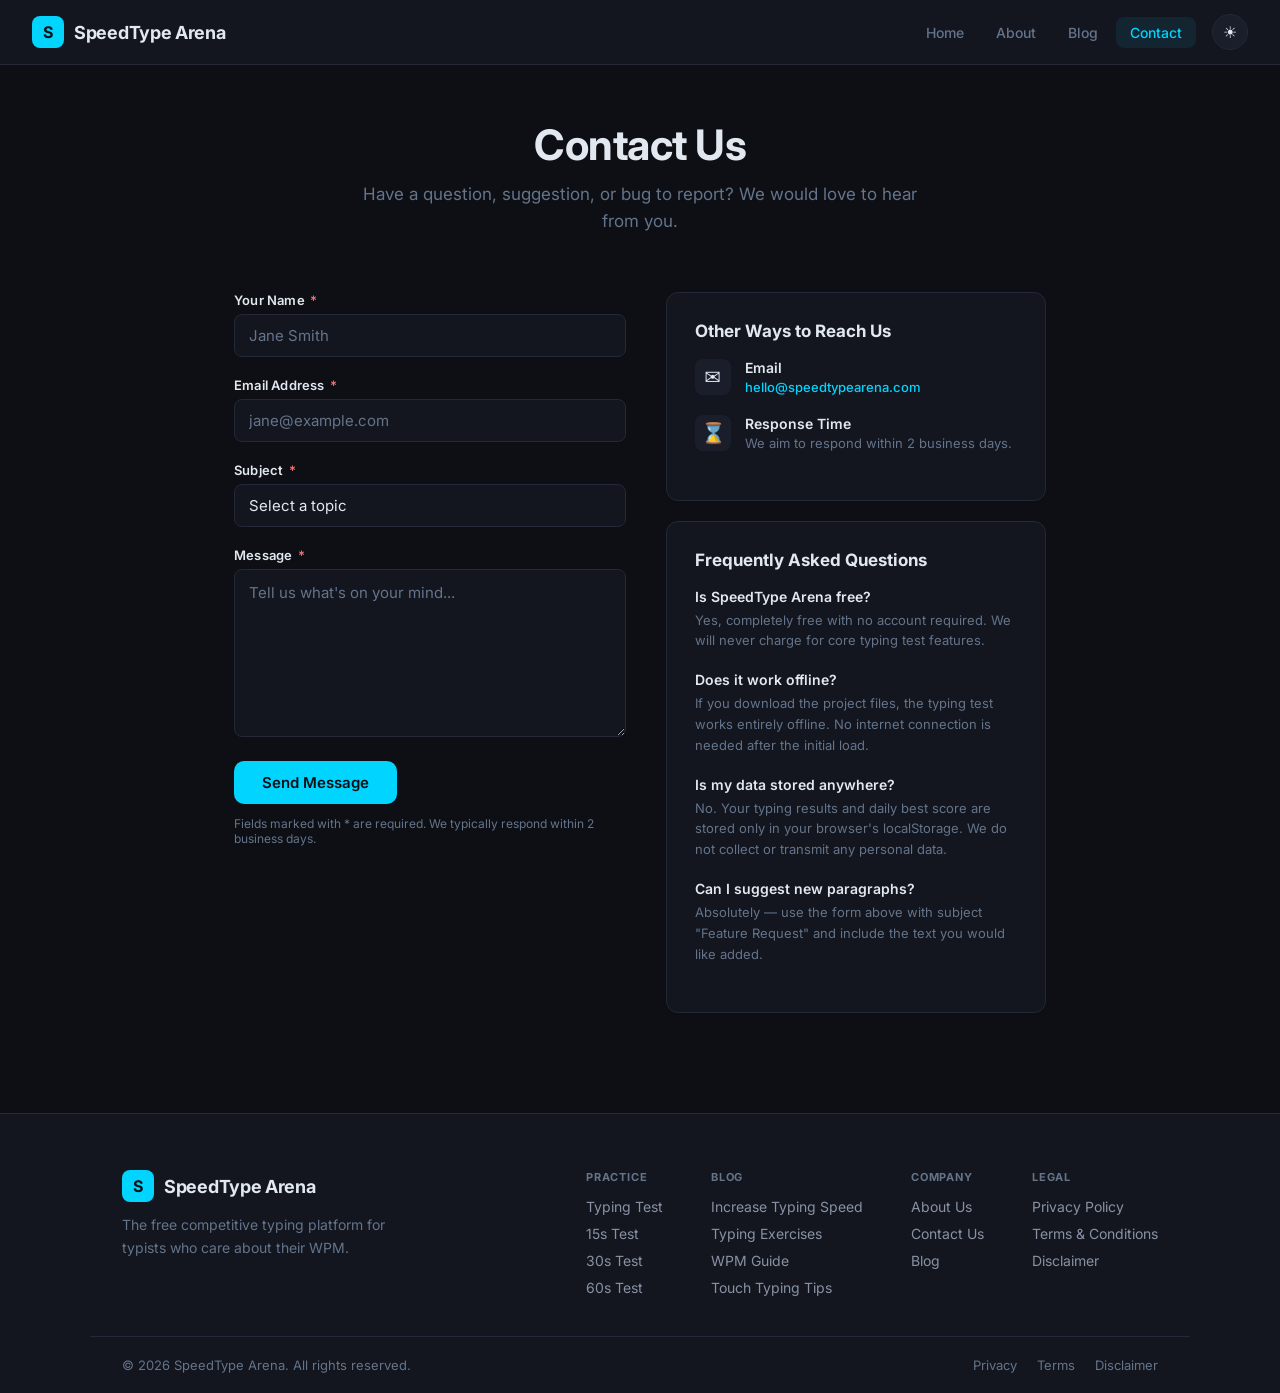
==== contact.html @ 649fa232 "Initial commit" ====
<!DOCTYPE html>
<html lang="en" data-theme="dark">
<head>
  <meta charset="UTF-8" />
  <meta name="viewport" content="width=device-width, initial-scale=1.0" />
  <meta name="robots" content="index, follow" />
  <meta name="author" content="SpeedType Arena" />
  <meta name="description" content="Contact the SpeedType Arena team. Send us feedback, bug reports, feature requests, or general questions. We read every message." />
  <meta name="keywords" content="contact SpeedType Arena, typing test feedback, WPM test support" />
  <link rel="canonical" href="https://speedtypearena.com/contact.html" />

  <!-- Open Graph -->
  <meta property="og:type"        content="website" />
  <meta property="og:url"         content="https://speedtypearena.com/contact.html" />
  <meta property="og:title"       content="Contact Us — SpeedType Arena" />
  <meta property="og:description" content="Get in touch with the SpeedType Arena team. We welcome feedback, bug reports, and feature suggestions." />
  <meta property="og:image"       content="https://speedtypearena.com/og-image.png" />
  <meta property="og:site_name"   content="SpeedType Arena" />

  <!-- Twitter Card -->
  <meta name="twitter:card"        content="summary_large_image" />
  <meta name="twitter:title"       content="Contact Us — SpeedType Arena" />
  <meta name="twitter:description" content="Reach out to the SpeedType Arena team with feedback, bug reports, or feature requests." />
  <meta name="twitter:image"       content="https://speedtypearena.com/og-image.png" />

  <link rel="icon" type="image/svg+xml" href="favicon.svg" />
  <link rel="preconnect" href="https://fonts.googleapis.com" />
  <link rel="preconnect" href="https://fonts.gstatic.com" crossorigin />
  <link href="https://fonts.googleapis.com/css2?family=Inter:wght@400;500;600;700&family=JetBrains+Mono:wght@400;500&display=swap" rel="stylesheet" />
  <link rel="stylesheet" href="style.css" />

  <title>Contact Us — SpeedType Arena</title>
</head>
<body>

  <header class="header" role="banner">
    <a href="index.html" class="logo" aria-label="SpeedType Arena home">
      <div class="logo-icon" aria-hidden="true">S</div>
      <span class="logo-text">SpeedType Arena</span>
    </a>
    <nav class="nav" id="navMenu" aria-label="Primary navigation">
      <a href="index.html"    class="nav-link">Home</a>
      <a href="about.html"   class="nav-link">About</a>
      <a href="blog.html"    class="nav-link">Blog</a>
      <a href="contact.html" class="nav-link">Contact</a>
    </nav>
    <div class="header-right">
      <button class="theme-toggle" id="themeToggle" title="Toggle light/dark theme" aria-label="Toggle light/dark theme">
        <span id="themeIcon" aria-hidden="true">&#9728;</span>
      </button>
      <button class="hamburger" id="hamburger" aria-label="Open navigation menu" aria-expanded="false" aria-controls="navMenu">&#9776;</button>
    </div>
  </header>

  <main class="page-main" id="main-content">
    <div class="page-hero">
      <h1 class="page-title">Contact Us</h1>
      <p class="page-subtitle">Have a question, suggestion, or bug to report? We would love to hear from you.</p>
    </div>

    <div class="page-content contact-layout">

      <!-- Contact form -->
      <section class="contact-form-wrap" aria-labelledby="contact-form-heading">
        <h2 id="contact-form-heading" class="visually-hidden">Send us a message</h2>

        <!-- 
          To make this form functional, sign up at https://formspree.io (free plan available),
          create a form, and replace "YOUR_FORM_ID" below with your actual Formspree form ID.
          The action URL should be: https://formspree.io/f/YOUR_FORM_ID
        -->
        <form class="contact-form" action="https://formspree.io/f/YOUR_FORM_ID" method="POST" novalidate id="contactForm">
          <div class="form-group">
            <label class="form-label" for="contact-name">Your Name <span aria-hidden="true">*</span></label>
            <input
              class="form-input"
              type="text"
              id="contact-name"
              name="name"
              required
              autocomplete="name"
              placeholder="Jane Smith"
              aria-required="true"
            />
          </div>
          <div class="form-group">
            <label class="form-label" for="contact-email">Email Address <span aria-hidden="true">*</span></label>
            <input
              class="form-input"
              type="email"
              id="contact-email"
              name="email"
              required
              autocomplete="email"
              placeholder="jane@example.com"
              aria-required="true"
            />
          </div>
          <div class="form-group">
            <label class="form-label" for="contact-subject">Subject <span aria-hidden="true">*</span></label>
            <select class="form-input form-select" id="contact-subject" name="subject" required aria-required="true">
              <option value="" disabled selected>Select a topic</option>
              <option value="feedback">General Feedback</option>
              <option value="bug">Bug Report</option>
              <option value="feature">Feature Request</option>
              <option value="other">Other</option>
            </select>
          </div>
          <div class="form-group">
            <label class="form-label" for="contact-message">Message <span aria-hidden="true">*</span></label>
            <textarea
              class="form-input form-textarea"
              id="contact-message"
              name="message"
              required
              rows="6"
              placeholder="Tell us what's on your mind..."
              aria-required="true"
            ></textarea>
          </div>
          <button type="submit" class="btn btn-primary form-submit" id="formSubmit">Send Message</button>
          <p class="form-note">Fields marked with <span aria-hidden="true">*</span> are required. We typically respond within 2 business days.</p>
        </form>
        <div class="form-success" id="formSuccess" style="display:none" role="alert">
          <div class="success-icon" aria-hidden="true">&#10003;</div>
          <h3>Message Sent!</h3>
          <p>Thank you for reaching out. We will get back to you within 2 business days.</p>
        </div>
      </section>

      <!-- Contact info -->
      <aside class="contact-info" aria-label="Additional contact information">
        <div class="info-card">
          <h2>Other Ways to Reach Us</h2>
          <div class="info-item">
            <div class="info-icon" aria-hidden="true">&#9993;</div>
            <div>
              <strong>Email</strong>
              <p><a href="mailto:hello@speedtypearena.com" class="inline-link">hello@speedtypearena.com</a></p>
            </div>
          </div>
          <div class="info-item">
            <div class="info-icon" aria-hidden="true">&#8987;</div>
            <div>
              <strong>Response Time</strong>
              <p>We aim to respond within 2 business days.</p>
            </div>
          </div>
        </div>

        <div class="info-card">
          <h2>Frequently Asked Questions</h2>
          <div class="faq-item">
            <h3>Is SpeedType Arena free?</h3>
            <p>Yes, completely free with no account required. We will never charge for core typing test features.</p>
          </div>
          <div class="faq-item">
            <h3>Does it work offline?</h3>
            <p>If you download the project files, the typing test works entirely offline. No internet connection is needed after the initial load.</p>
          </div>
          <div class="faq-item">
            <h3>Is my data stored anywhere?</h3>
            <p>No. Your typing results and daily best score are stored only in your browser's localStorage. We do not collect or transmit any personal data.</p>
          </div>
          <div class="faq-item">
            <h3>Can I suggest new paragraphs?</h3>
            <p>Absolutely — use the form above with subject "Feature Request" and include the text you would like added.</p>
          </div>
        </div>
      </aside>

    </div>
  </main>

  <footer class="footer" role="contentinfo">
    <div class="footer-inner">
      <div class="footer-brand">
        <a href="index.html" class="logo footer-logo" aria-label="SpeedType Arena home">
          <div class="logo-icon" aria-hidden="true">S</div>
          <span class="logo-text">SpeedType Arena</span>
        </a>
        <p class="footer-tagline">The free competitive typing platform for typists who care about their WPM.</p>
      </div>
      <nav class="footer-nav" aria-label="Footer navigation">
        <div class="footer-col">
          <h3 class="footer-col-title">Practice</h3>
          <a href="index.html">Typing Test</a>
          <a href="index.html">15s Test</a>
          <a href="index.html">30s Test</a>
          <a href="index.html">60s Test</a>
        </div>
        <div class="footer-col">
          <h3 class="footer-col-title">Blog</h3>
          <a href="blog-typing-speed.html">Increase Typing Speed</a>
          <a href="blog-typing-exercises.html">Typing Exercises</a>
          <a href="blog-wpm-guide.html">WPM Guide</a>
          <a href="blog-touch-typing.html">Touch Typing Tips</a>
        </div>
        <div class="footer-col">
          <h3 class="footer-col-title">Company</h3>
          <a href="about.html">About Us</a>
          <a href="contact.html">Contact Us</a>
          <a href="blog.html">Blog</a>
        </div>
        <div class="footer-col">
          <h3 class="footer-col-title">Legal</h3>
          <a href="privacy.html">Privacy Policy</a>
          <a href="terms.html">Terms &amp; Conditions</a>
          <a href="disclaimer.html">Disclaimer</a>
        </div>
      </nav>
    </div>
    <div class="footer-bottom">
      <p>&copy; <span id="footerYear"></span> SpeedType Arena. All rights reserved.</p>
      <div class="footer-legal-links">
        <a href="privacy.html">Privacy</a>
        <a href="terms.html">Terms</a>
        <a href="disclaimer.html">Disclaimer</a>
      </div>
    </div>
  </footer>

  <script src="common.js"></script>
  <script>
    document.getElementById('footerYear').textContent = new Date().getFullYear();
    // Basic client-side form feedback (Formspree handles the actual submission)
    const form = document.getElementById('contactForm');
    const success = document.getElementById('formSuccess');
    if (form) {
      form.addEventListener('submit', function(e) {
        const btn = document.getElementById('formSubmit');
        btn.textContent = 'Sending...';
        btn.disabled = true;
        // If using Formspree, it redirects on success; this handles the AJAX case
        // Remove the lines below if using default Formspree redirect behavior
      });
    }
  </script>
</body>
</html>
---- style.css ----
/* ============================================================
   SpeedType Arena — style.css
   Dark mode by default, light mode via [data-theme="light"]
   ============================================================ */

/* ---- CSS Variables ---- */
:root {
  --bg:          #0d0f14;
  --bg-card:     #13161e;
  --bg-card2:    #1a1e2a;
  --border:      #242838;
  --text:        #e2e8f0;
  --text-muted:  #64748b;
  --text-dim:    #8892a4;
  --primary:     #00d4ff;
  --primary-dim: #00a8cc;
  --green:       #4ade80;
  --red:         #f87171;
  --untyped:     #4a5568;
  --cursor:      #00d4ff;
  --shadow:      0 8px 32px rgba(0,212,255,0.08);
  --radius:      12px;
  --font-ui:     'Inter', system-ui, sans-serif;
  --font-mono:   'JetBrains Mono', 'Fira Code', monospace;
}

[data-theme="light"] {
  --bg:          #f0f4f8;
  --bg-card:     #ffffff;
  --bg-card2:    #f8fafc;
  --border:      #e2e8f0;
  --text:        #1a202c;
  --text-muted:  #718096;
  --text-dim:    #4a5568;
  --primary:     #0099bb;
  --primary-dim: #007a99;
  --green:       #22863a;
  --red:         #d73a49;
  --untyped:     #a0aec0;
  --cursor:      #0099bb;
  --shadow:      0 8px 32px rgba(0,0,0,0.08);
}

/* ---- Reset & Base ---- */
*, *::before, *::after { box-sizing: border-box; margin: 0; padding: 0; }

html {
  scroll-behavior: smooth;
}

html, body {
  min-height: 100%;
  font-family: var(--font-ui);
  background: var(--bg);
  color: var(--text);
  transition: background 0.3s, color 0.3s;
  -webkit-font-smoothing: antialiased;
  -moz-osx-font-smoothing: grayscale;
}

body {
  display: flex;
  flex-direction: column;
}

/* Skip link for accessibility */
.skip-link {
  position: absolute;
  top: -100px;
  left: 16px;
  background: var(--primary);
  color: var(--bg);
  padding: 8px 16px;
  border-radius: 0 0 8px 8px;
  font-weight: 600;
  text-decoration: none;
  z-index: 9999;
  transition: top 0.2s;
}
.skip-link:focus { top: 0; }

/* Visually hidden (screen-reader only) */
.visually-hidden {
  position: absolute;
  width: 1px; height: 1px;
  padding: 0; margin: -1px;
  overflow: hidden;
  clip: rect(0,0,0,0);
  white-space: nowrap;
  border: 0;
}

/* ---- HEADER ---- */
.header {
  display: flex;
  align-items: center;
  justify-content: space-between;
  padding: 14px 32px;
  border-bottom: 1px solid var(--border);
  background: var(--bg-card);
  position: sticky;
  top: 0;
  z-index: 100;
  gap: 16px;
}

/* Logo */
.logo {
  display: flex;
  align-items: center;
  gap: 10px;
  text-decoration: none;
  color: var(--text);
  flex-shrink: 0;
}

.logo-icon {
  width: 32px; height: 32px;
  background: var(--primary);
  color: var(--bg);
  border-radius: 8px;
  font-weight: 700;
  font-size: 16px;
  display: flex; align-items: center; justify-content: center;
  flex-shrink: 0;
}

.logo-text {
  font-weight: 700;
  font-size: 18px;
  letter-spacing: -0.3px;
}

/* Primary nav */
.nav {
  display: flex;
  align-items: center;
  gap: 4px;
  margin-left: auto;
}

.nav-link {
  display: inline-block;
  padding: 7px 14px;
  border-radius: 8px;
  font-size: 14px;
  font-weight: 500;
  color: var(--text-muted);
  text-decoration: none;
  transition: color 0.2s, background 0.2s;
}
.nav-link:hover    { color: var(--text); background: var(--bg-card2); }
.nav-link.active   { color: var(--primary); background: rgba(0,212,255,0.08); }
[data-theme="light"] .nav-link.active { background: rgba(0,153,187,0.08); }

/* Header right cluster */
.header-right {
  display: flex;
  align-items: center;
  gap: 10px;
  flex-shrink: 0;
}

.daily-best {
  font-size: 13px;
  color: var(--text-muted);
  display: flex;
  align-items: center;
  gap: 5px;
  background: var(--bg-card2);
  border: 1px solid var(--border);
  border-radius: 20px;
  padding: 4px 12px;
}
.trophy-icon { color: #f59e0b; font-size: 12px; }
.daily-best strong { color: var(--primary); }

.theme-toggle {
  background: var(--bg-card2);
  border: 1px solid var(--border);
  color: var(--text);
  border-radius: 50%;
  width: 36px; height: 36px;
  cursor: pointer;
  font-size: 16px;
  display: flex; align-items: center; justify-content: center;
  transition: background 0.2s, border-color 0.2s, transform 0.2s;
  flex-shrink: 0;
}
.theme-toggle:hover { background: var(--border); transform: scale(1.08); }
.theme-toggle:focus-visible { outline: 2px solid var(--primary); outline-offset: 2px; }

/* Hamburger (mobile) */
.hamburger {
  display: none;
  background: var(--bg-card2);
  border: 1px solid var(--border);
  color: var(--text);
  border-radius: 8px;
  width: 36px; height: 36px;
  cursor: pointer;
  font-size: 18px;
  align-items: center;
  justify-content: center;
  flex-shrink: 0;
}
.hamburger:focus-visible { outline: 2px solid var(--primary); outline-offset: 2px; }

/* ---- TYPING TEST PAGE ---- */
.main {
  max-width: 860px;
  margin: 0 auto;
  padding: 40px 24px 60px;
  position: relative;
  flex: 1;
  width: 100%;
}

/* Controls */
.controls {
  display: flex;
  align-items: center;
  justify-content: space-between;
  flex-wrap: wrap;
  gap: 16px;
}

.mode-selector {
  display: flex;
  gap: 4px;
  background: var(--bg-card);
  border: 1px solid var(--border);
  border-radius: 10px;
  padding: 4px;
}

.mode-btn {
  background: transparent;
  border: none;
  color: var(--text-muted);
  font-family: var(--font-ui);
  font-size: 14px;
  font-weight: 500;
  padding: 6px 16px;
  border-radius: 7px;
  cursor: pointer;
  transition: background 0.2s, color 0.2s;
}
.mode-btn:hover { color: var(--text); background: var(--bg-card2); }
.mode-btn.active { background: var(--primary); color: var(--bg); font-weight: 600; }
.mode-btn:focus-visible { outline: 2px solid var(--primary); outline-offset: 2px; }

/* Stats bar */
.stats-bar {
  display: flex;
  align-items: center;
  gap: 12px;
  background: var(--bg-card);
  border: 1px solid var(--border);
  border-radius: 10px;
  padding: 10px 20px;
}
.stat { text-align: center; min-width: 48px; }
.stat-label { font-size: 10px; font-weight: 600; letter-spacing: 0.8px; text-transform: uppercase; color: var(--text-muted); margin-bottom: 2px; }
.stat-value { font-size: 22px; font-weight: 700; color: var(--text); line-height: 1; }
.stat-divider { width: 1px; height: 32px; background: var(--border); }
.timer-value { color: var(--primary); font-size: 26px; font-variant-numeric: tabular-nums; transition: color 0.3s; }
.timer-value.urgent { color: var(--red); }
.timer-value.practice-mode { font-size: 14px; font-weight: 500; color: var(--text-muted); }

/* Divider */
.divider { height: 1px; background: var(--border); margin: 28px 0; }

/* Typing section */
.typing-section { position: relative; }

.typing-hint {
  text-align: center;
  font-size: 13px;
  color: var(--text-muted);
  margin-bottom: 20px;
  letter-spacing: 0.3px;
  min-height: 18px;
}

.typing-area {
  background: var(--bg-card);
  border: 1px solid var(--border);
  border-radius: var(--radius);
  padding: 36px 40px;
  cursor: text;
  position: relative;
  transition: border-color 0.2s, box-shadow 0.2s;
  min-height: 160px;
  user-select: none;
}
.typing-area:focus,
.typing-area.focused {
  border-color: var(--primary);
  box-shadow: 0 0 0 3px rgba(0,212,255,0.12);
  outline: none;
}
.typing-area.unfocused { opacity: 0.5; }

.typing-text {
  font-family: var(--font-mono);
  font-size: 22px;
  line-height: 1.8;
  letter-spacing: 0.02em;
  word-break: break-word;
}

/* Character states */
.char            { display: inline; position: relative; }
.char.untyped    { color: var(--untyped); }
.char.correct    { color: var(--green); }
.char.incorrect  { color: var(--red); text-decoration: underline; text-decoration-color: var(--red); }
.char.space-incorrect { background: rgba(248,113,113,0.25); border-radius: 2px; }

/* Blinking cursor */
.char.cursor::before {
  content: '';
  position: absolute;
  left: 0; top: 10%; bottom: 10%;
  width: 2px;
  background: var(--cursor);
  border-radius: 1px;
  animation: blink 1s step-end infinite;
}
@keyframes blink {
  0%, 100% { opacity: 1; }
  50%       { opacity: 0; }
}

/* Hidden input */
.hidden-input {
  position: absolute;
  opacity: 0;
  pointer-events: none;
  width: 1px; height: 1px;
  top: 0; left: 0;
  resize: none;
  border: none;
  outline: none;
}

/* Progress bar */
.progress-wrap {
  height: 4px;
  background: var(--border);
  border-radius: 0 0 var(--radius) var(--radius);
  overflow: hidden;
  margin-top: -1px;
}
.progress-bar {
  height: 100%;
  background: linear-gradient(90deg, var(--primary), #00ffcc);
  border-radius: 0 0 var(--radius) var(--radius);
  transition: width 0.15s ease;
}

/* Buttons */
.action-buttons {
  display: flex;
  gap: 12px;
  justify-content: center;
  margin-top: 32px;
  flex-wrap: wrap;
}

.btn {
  font-family: var(--font-ui);
  font-size: 15px;
  font-weight: 600;
  border: none;
  border-radius: 10px;
  padding: 12px 28px;
  cursor: pointer;
  transition: transform 0.15s, box-shadow 0.15s;
  text-decoration: none;
  display: inline-flex;
  align-items: center;
  justify-content: center;
}
.btn:hover  { transform: translateY(-1px); box-shadow: 0 4px 16px rgba(0,0,0,0.25); }
.btn:active { transform: translateY(0); }
.btn:focus-visible { outline: 2px solid var(--primary); outline-offset: 3px; }

.btn-primary  { background: var(--primary); color: var(--bg); }
.btn-primary:hover { background: var(--primary-dim); }

.btn-secondary { background: var(--bg-card); color: var(--text); border: 1px solid var(--border); }
.btn-secondary:hover { background: var(--bg-card2); }

.shortcut-hint {
  text-align: center;
  margin-top: 16px;
  font-size: 12px;
  color: var(--text-muted);
}
kbd {
  font-family: var(--font-mono);
  font-size: 11px;
  background: var(--bg-card2);
  border: 1px solid var(--border);
  border-radius: 4px;
  padding: 1px 5px;
  color: var(--text-dim);
}

/* Results overlay */
.results-overlay {
  position: fixed;
  inset: 0;
  background: rgba(0,0,0,0.65);
  backdrop-filter: blur(6px);
  display: flex;
  align-items: center;
  justify-content: center;
  z-index: 200;
  padding: 24px;
  animation: fadeIn 0.25s ease;
}
@keyframes fadeIn { from { opacity: 0; } to { opacity: 1; } }

.results-panel {
  background: var(--bg-card);
  border: 1px solid var(--border);
  border-radius: 16px;
  padding: 40px;
  max-width: 560px;
  width: 100%;
  box-shadow: 0 24px 64px rgba(0,0,0,0.5);
  animation: slideUp 0.3s cubic-bezier(0.16, 1, 0.3, 1);
  max-height: 90vh;
  overflow-y: auto;
}
@keyframes slideUp {
  from { opacity: 0; transform: translateY(24px); }
  to   { opacity: 1; transform: translateY(0); }
}

.results-title {
  font-size: 22px;
  font-weight: 700;
  text-align: center;
  margin-bottom: 20px;
  letter-spacing: -0.3px;
}

.new-best-badge {
  text-align: center;
  color: #f59e0b;
  font-weight: 600;
  font-size: 13px;
  background: rgba(245,158,11,0.12);
  border: 1px solid rgba(245,158,11,0.3);
  border-radius: 20px;
  padding: 4px 14px;
  margin: 0 auto 20px;
  width: 100%;
  box-sizing: border-box;
  display: block;
}

.results-grid {
  display: grid;
  grid-template-columns: repeat(auto-fit, minmax(90px, 1fr));
  gap: 16px;
  margin-bottom: 28px;
}
.result-item {
  background: var(--bg-card2);
  border: 1px solid var(--border);
  border-radius: 10px;
  padding: 16px 12px;
  text-align: center;
}
.result-label { font-size: 11px; font-weight: 600; letter-spacing: 0.6px; text-transform: uppercase; color: var(--text-muted); margin-bottom: 6px; }
.result-value { font-size: 28px; font-weight: 700; line-height: 1; }
.result-value.cyan  { color: var(--primary); }
.result-value.green { color: var(--green); }
.result-value.red   { color: var(--red); }

/* WPM Chart */
.chart-wrap {
  background: var(--bg-card2);
  border: 1px solid var(--border);
  border-radius: 10px;
  padding: 16px;
  margin-bottom: 24px;
}
.chart-label { font-size: 11px; font-weight: 600; letter-spacing: 0.6px; text-transform: uppercase; color: var(--text-muted); margin-bottom: 10px; }
#wpmChart { width: 100% !important; }

.results-actions { display: flex; gap: 12px; justify-content: center; }

/* ---- CONTENT / INFO SECTION (index.html) ---- */
.content-section {
  margin-top: 64px;
  padding-top: 48px;
  border-top: 1px solid var(--border);
}
.content-grid {
  display: grid;
  grid-template-columns: repeat(auto-fit, minmax(280px, 1fr));
  gap: 24px;
}
.content-card {
  background: var(--bg-card);
  border: 1px solid var(--border);
  border-radius: var(--radius);
  padding: 28px;
}
.content-card h2 {
  font-size: 17px;
  font-weight: 700;
  margin-bottom: 12px;
  color: var(--text);
}
.content-card p {
  font-size: 14px;
  line-height: 1.7;
  color: var(--text-dim);
}
.content-card ul {
  list-style: none;
  margin-top: 8px;
}
.content-card ul li {
  font-size: 14px;
  color: var(--text-dim);
  padding: 4px 0;
  padding-left: 16px;
  position: relative;
  line-height: 1.6;
}
.content-card ul li::before {
  content: '–';
  position: absolute;
  left: 0;
  color: var(--primary);
}
.content-card ul li strong { color: var(--text); }

/* ---- FOOTER ---- */
.footer {
  background: var(--bg-card);
  border-top: 1px solid var(--border);
  margin-top: auto;
}

.footer-inner {
  max-width: 1100px;
  margin: 0 auto;
  padding: 56px 32px 40px;
  display: grid;
  grid-template-columns: 1fr auto;
  gap: 48px;
  align-items: start;
}

.footer-brand { max-width: 300px; }
.footer-logo { margin-bottom: 12px; }
.footer-tagline { font-size: 14px; color: var(--text-muted); line-height: 1.6; margin-top: 10px; }

.footer-nav {
  display: flex;
  gap: 48px;
}
.footer-col { display: flex; flex-direction: column; gap: 10px; }
.footer-col-title {
  font-size: 11px;
  font-weight: 700;
  letter-spacing: 0.8px;
  text-transform: uppercase;
  color: var(--text-muted);
  margin-bottom: 4px;
}
.footer-col a {
  font-size: 14px;
  color: var(--text-dim);
  text-decoration: none;
  transition: color 0.2s;
}
.footer-col a:hover { color: var(--primary); }
.footer-col a:focus-visible { outline: 2px solid var(--primary); outline-offset: 2px; border-radius: 3px; }

.footer-bottom {
  max-width: 1100px;
  margin: 0 auto;
  padding: 20px 32px;
  border-top: 1px solid var(--border);
  display: flex;
  align-items: center;
  justify-content: space-between;
  gap: 16px;
  flex-wrap: wrap;
}
.footer-bottom p { font-size: 13px; color: var(--text-muted); }
.footer-legal-links {
  display: flex;
  gap: 20px;
}
.footer-legal-links a {
  font-size: 13px;
  color: var(--text-muted);
  text-decoration: none;
  transition: color 0.2s;
}
.footer-legal-links a:hover { color: var(--primary); }

/* ---- INNER PAGES ---- */
.page-main {
  flex: 1;
  max-width: 860px;
  margin: 0 auto;
  padding: 56px 24px 80px;
  width: 100%;
}

.page-hero {
  text-align: center;
  margin-bottom: 56px;
}
.page-title {
  font-size: clamp(28px, 5vw, 42px);
  font-weight: 700;
  letter-spacing: -0.5px;
  line-height: 1.15;
  margin-bottom: 12px;
}
.page-subtitle {
  font-size: 17px;
  color: var(--text-muted);
  max-width: 580px;
  margin: 0 auto;
  line-height: 1.6;
}

/* Prose sections */
.prose-section {
  margin-bottom: 40px;
}
.prose-section h2 {
  font-size: 20px;
  font-weight: 700;
  margin-bottom: 12px;
  color: var(--text);
  padding-bottom: 8px;
  border-bottom: 1px solid var(--border);
}
.prose-section h3 {
  font-size: 15px;
  font-weight: 600;
  margin: 18px 0 8px;
  color: var(--text);
}
.prose-section p {
  font-size: 15px;
  line-height: 1.8;
  color: var(--text-dim);
  margin-bottom: 14px;
}
.prose-section ul {
  padding-left: 20px;
  margin: 8px 0 14px;
}
.prose-section li {
  font-size: 15px;
  line-height: 1.7;
  color: var(--text-dim);
  margin-bottom: 6px;
}
.prose-section strong { color: var(--text); }
.prose-section code {
  font-family: var(--font-mono);
  font-size: 13px;
  background: var(--bg-card2);
  border: 1px solid var(--border);
  border-radius: 4px;
  padding: 1px 6px;
  color: var(--primary);
}

.lead-text {
  font-size: 16px !important;
  color: var(--text-dim) !important;
  line-height: 1.8 !important;
  padding: 20px;
  background: var(--bg-card);
  border-left: 3px solid var(--primary);
  border-radius: 0 8px 8px 0;
  margin-bottom: 24px !important;
}

.inline-link {
  color: var(--primary);
  text-decoration: none;
  font-weight: 500;
  transition: opacity 0.2s;
}
.inline-link:hover { opacity: 0.8; text-decoration: underline; }

address.contact-address {
  font-style: normal;
  background: var(--bg-card);
  border: 1px solid var(--border);
  border-radius: var(--radius);
  padding: 20px 24px;
  font-size: 15px;
  line-height: 1.9;
  color: var(--text-dim);
  margin-top: 8px;
}

/* ---- ABOUT PAGE ---- */
.feature-grid {
  display: grid;
  grid-template-columns: repeat(auto-fit, minmax(240px, 1fr));
  gap: 20px;
  margin-top: 16px;
}
.feature-card {
  background: var(--bg-card);
  border: 1px solid var(--border);
  border-radius: var(--radius);
  padding: 24px;
  transition: border-color 0.2s;
}
.feature-card:hover { border-color: var(--primary); }
.feature-icon {
  font-size: 28px;
  margin-bottom: 12px;
  display: block;
}
.feature-card h3 {
  font-size: 15px;
  font-weight: 700;
  margin-bottom: 8px;
  color: var(--text);
}
.feature-card p {
  font-size: 14px;
  line-height: 1.7;
  color: var(--text-dim);
}

/* ---- CONTACT PAGE ---- */
.contact-layout {
  display: grid;
  grid-template-columns: 1fr 380px;
  gap: 40px;
  align-items: start;
}

.contact-form {
  display: flex;
  flex-direction: column;
  gap: 20px;
}
.form-group { display: flex; flex-direction: column; gap: 6px; }
.form-label {
  font-size: 13px;
  font-weight: 600;
  color: var(--text);
  letter-spacing: 0.2px;
}
.form-label span { color: var(--red); margin-left: 2px; }

.form-input {
  width: 100%;
  background: var(--bg-card);
  border: 1px solid var(--border);
  border-radius: 8px;
  color: var(--text);
  font-family: var(--font-ui);
  font-size: 15px;
  padding: 11px 14px;
  transition: border-color 0.2s, box-shadow 0.2s;
  outline: none;
  appearance: none;
}
.form-input:focus {
  border-color: var(--primary);
  box-shadow: 0 0 0 3px rgba(0,212,255,0.1);
}
.form-input::placeholder { color: var(--text-muted); }
.form-select { cursor: pointer; }
.form-textarea { resize: vertical; min-height: 130px; line-height: 1.6; }

.form-submit { margin-top: 4px; align-self: flex-start; }
.form-note { font-size: 12px; color: var(--text-muted); margin-top: -8px; }

.form-success {
  text-align: center;
  padding: 48px 32px;
  background: var(--bg-card);
  border: 1px solid var(--border);
  border-radius: var(--radius);
}
.success-icon {
  width: 52px; height: 52px;
  background: rgba(74, 222, 128, 0.15);
  color: var(--green);
  border-radius: 50%;
  display: flex;
  align-items: center;
  justify-content: center;
  font-size: 22px;
  margin: 0 auto 16px;
}
.form-success h3 { font-size: 20px; margin-bottom: 8px; }
.form-success p  { font-size: 14px; color: var(--text-muted); }

.info-card {
  background: var(--bg-card);
  border: 1px solid var(--border);
  border-radius: var(--radius);
  padding: 28px;
  margin-bottom: 20px;
}
.info-card h2 { font-size: 17px; font-weight: 700; margin-bottom: 18px; }
.info-item {
  display: flex;
  gap: 14px;
  align-items: flex-start;
  margin-bottom: 18px;
}
.info-icon {
  font-size: 20px;
  width: 36px;
  height: 36px;
  background: var(--bg-card2);
  border-radius: 8px;
  display: flex;
  align-items: center;
  justify-content: center;
  flex-shrink: 0;
}
.info-item strong { display: block; font-size: 14px; font-weight: 600; margin-bottom: 2px; }
.info-item p { font-size: 13px; color: var(--text-muted); line-height: 1.5; }

.faq-item { margin-bottom: 20px; }
.faq-item h3 { font-size: 14px; font-weight: 600; margin-bottom: 5px; color: var(--text); }
.faq-item p  { font-size: 13px; color: var(--text-muted); line-height: 1.6; }

/* ---- LEGAL PAGES ---- */
.legal-content { max-width: 720px; margin: 0 auto; }

/* ---- RESPONSIVE ---- */
@media (max-width: 900px) {
  .footer-inner { grid-template-columns: 1fr; gap: 32px; }
  .footer-nav { flex-wrap: wrap; gap: 32px; }
  .contact-layout { grid-template-columns: 1fr; }
}

@media (max-width: 680px) {
  .nav { display: none; }
  .nav.nav-open {
    display: flex;
    flex-direction: column;
    position: fixed;
    top: 62px; left: 0; right: 0;
    background: var(--bg-card);
    border-bottom: 1px solid var(--border);
    padding: 12px 20px 20px;
    gap: 4px;
    z-index: 99;
    box-shadow: 0 8px 24px rgba(0,0,0,0.3);
  }
  .nav.nav-open .nav-link { padding: 10px 12px; font-size: 15px; }
  .hamburger { display: flex; }

  .header { padding: 12px 18px; }
  .logo-text { font-size: 15px; }
  .daily-best { display: none; }

  .main { padding: 24px 14px 48px; }
  .controls { flex-direction: column; align-items: stretch; }
  .mode-selector { justify-content: center; }
  .stats-bar { justify-content: center; }
  .typing-area { padding: 22px 18px; }
  .typing-text { font-size: 18px; }
  .results-panel { padding: 24px 18px; }
  .result-value { font-size: 22px; }
  .btn { padding: 11px 20px; font-size: 14px; }

  .page-main { padding: 36px 16px 60px; }
  .feature-grid { grid-template-columns: 1fr; }
  .footer-inner { padding: 40px 18px 28px; }
  .footer-bottom { padding: 16px 18px; flex-direction: column; align-items: flex-start; gap: 10px; }
  .footer-nav { gap: 24px; }

  .form-submit { width: 100%; }
}

@media (max-width: 400px) {
  .logo-text { display: none; }
}

/* ---- BLOG INDEX ---- */
.blog-eyebrow {
  font-size: 12px;
  font-weight: 700;
  letter-spacing: 1.5px;
  text-transform: uppercase;
  color: var(--primary);
  margin-bottom: 12px;
}

.blog-grid {
  display: grid;
  grid-template-columns: repeat(auto-fill, minmax(340px, 1fr));
  gap: 24px;
  margin-bottom: 64px;
}

.blog-card {
  background: var(--bg-card);
  border: 1px solid var(--border);
  border-radius: var(--radius);
  padding: 28px;
  display: flex;
  flex-direction: column;
  gap: 12px;
  transition: border-color 0.2s, transform 0.2s;
}
.blog-card:hover { border-color: var(--primary); transform: translateY(-2px); }

.blog-card-meta {
  display: flex;
  align-items: center;
  gap: 10px;
}
.blog-tag {
  font-size: 11px;
  font-weight: 700;
  letter-spacing: 0.5px;
  text-transform: uppercase;
  background: rgba(0,212,255,0.12);
  color: var(--primary);
  padding: 3px 10px;
  border-radius: 20px;
  border: 1px solid rgba(0,212,255,0.25);
}
[data-theme="light"] .blog-tag { background: rgba(0,153,187,0.1); border-color: rgba(0,153,187,0.3); }
.blog-date {
  font-size: 12px;
  color: var(--text-muted);
}

.blog-card-title {
  font-size: 18px;
  font-weight: 700;
  line-height: 1.35;
  margin: 0;
}
.blog-card-title a {
  color: var(--text);
  text-decoration: none;
  transition: color 0.2s;
}
.blog-card-title a:hover { color: var(--primary); }

.blog-card-excerpt {
  font-size: 14px;
  color: var(--text-dim);
  line-height: 1.7;
  flex: 1;
}

.blog-card-link {
  font-size: 13px;
  font-weight: 600;
  color: var(--primary);
  text-decoration: none;
  margin-top: 4px;
  transition: opacity 0.2s;
  align-self: flex-start;
}
.blog-card-link:hover { opacity: 0.75; }

.blog-cta {
  background: var(--bg-card);
  border: 1px solid var(--border);
  border-radius: var(--radius);
  padding: 40px;
  text-align: center;
  border-top: 3px solid var(--primary);
}
.blog-cta h2 { font-size: 22px; font-weight: 700; margin-bottom: 10px; }
.blog-cta p  { font-size: 15px; color: var(--text-muted); margin-bottom: 24px; }

/* ---- ARTICLE PAGES ---- */
.article-main { max-width: 760px; }

.article-header { margin-bottom: 40px; }

.breadcrumb {
  display: flex;
  align-items: center;
  gap: 8px;
  font-size: 13px;
  color: var(--text-muted);
  margin-bottom: 16px;
  flex-wrap: wrap;
}
.breadcrumb a { color: var(--text-muted); text-decoration: none; transition: color 0.2s; }
.breadcrumb a:hover { color: var(--primary); }
.breadcrumb span[aria-hidden] { color: var(--border); }

.article-tags { display: flex; gap: 8px; margin-bottom: 16px; flex-wrap: wrap; }

.article-title {
  font-size: clamp(24px, 4.5vw, 38px);
  font-weight: 700;
  letter-spacing: -0.4px;
  line-height: 1.2;
  margin-bottom: 14px;
}

.article-subtitle {
  font-size: 17px;
  color: var(--text-muted);
  line-height: 1.6;
  margin-bottom: 16px;
}

.article-meta {
  display: flex;
  gap: 16px;
  font-size: 13px;
  color: var(--text-muted);
  padding-bottom: 24px;
  border-bottom: 1px solid var(--border);
  flex-wrap: wrap;
}
.article-meta span { display: flex; align-items: center; gap: 4px; }

.article-body { margin-bottom: 48px; }

.article-body h2 {
  font-size: 22px;
  font-weight: 700;
  margin: 40px 0 14px;
  color: var(--text);
  padding-bottom: 8px;
  border-bottom: 1px solid var(--border);
}
.article-body h3 {
  font-size: 17px;
  font-weight: 700;
  margin: 28px 0 10px;
  color: var(--text);
}
.article-body p {
  font-size: 16px;
  line-height: 1.85;
  color: var(--text-dim);
  margin-bottom: 16px;
}
.article-body ul, .article-body ol {
  padding-left: 22px;
  margin: 8px 0 20px;
}
.article-body li {
  font-size: 16px;
  line-height: 1.75;
  color: var(--text-dim);
  margin-bottom: 8px;
}
.article-body strong { color: var(--text); }

code.exercise-text {
  font-family: var(--font-mono);
  font-size: 14px;
  background: var(--bg-card2);
  border: 1px solid var(--border);
  border-radius: 5px;
  padding: 2px 8px;
  color: var(--primary);
}

.formula-block {
  background: var(--bg-card);
  border: 1px solid var(--border);
  border-left: 3px solid var(--primary);
  border-radius: 0 8px 8px 0;
  padding: 16px 20px;
  font-size: 15px;
  color: var(--text);
  margin: 16px 0 24px;
  font-family: var(--font-mono);
}

.article-cta {
  background: var(--bg-card);
  border: 1px solid var(--border);
  border-top: 3px solid var(--primary);
  border-radius: 0 0 var(--radius) var(--radius);
  padding: 28px 32px;
  text-align: center;
  margin: 40px 0;
}
.article-cta h3 { font-size: 18px; font-weight: 700; margin-bottom: 8px; }
.article-cta p  { font-size: 14px; color: var(--text-muted); margin-bottom: 18px; }

.article-footer-nav {
  display: flex;
  gap: 12px;
  justify-content: space-between;
  flex-wrap: wrap;
  padding-top: 32px;
  border-top: 1px solid var(--border);
}

/* WPM Table */
.wpm-table-wrap, .zone-table-wrap {
  margin: 16px 0 24px;
  overflow-x: auto;
  border-radius: var(--radius);
  border: 1px solid var(--border);
}
.wpm-table, .zone-table {
  width: 100%;
  border-collapse: collapse;
  font-size: 14px;
}
.wpm-table th, .zone-table th {
  background: var(--bg-card2);
  padding: 12px 16px;
  text-align: left;
  font-size: 11px;
  font-weight: 700;
  letter-spacing: 0.6px;
  text-transform: uppercase;
  color: var(--text-muted);
  border-bottom: 1px solid var(--border);
}
.wpm-table td, .zone-table td {
  padding: 11px 16px;
  color: var(--text-dim);
  border-bottom: 1px solid var(--border);
  vertical-align: top;
}
.wpm-table tr:last-child td, .zone-table tr:last-child td { border-bottom: none; }
.wpm-table tr:hover td, .zone-table tr:hover td { background: var(--bg-card2); }

/* Keyboard diagram */
.keyboard-diagram {
  background: var(--bg-card);
  border: 1px solid var(--border);
  border-radius: var(--radius);
  padding: 24px;
  margin: 16px 0 24px;
  overflow-x: auto;
}
.keyboard-row {
  display: flex;
  gap: 8px;
  justify-content: center;
  flex-wrap: wrap;
  margin-bottom: 12px;
}
.key-group { display: flex; flex-direction: column; align-items: center; gap: 6px; }
.key-label {
  font-size: 10px;
  font-weight: 600;
  letter-spacing: 0.3px;
  color: var(--text-muted);
  text-align: center;
  white-space: nowrap;
}
.key {
  width: 48px; height: 48px;
  background: var(--bg-card2);
  border: 1px solid var(--border);
  border-radius: 8px;
  display: flex;
  align-items: center;
  justify-content: center;
  font-family: var(--font-mono);
  font-weight: 700;
  font-size: 18px;
  color: var(--text);
}
.home-key {
  background: rgba(0,212,255,0.12);
  border-color: var(--primary);
  color: var(--primary);
}
[data-theme="light"] .home-key { background: rgba(0,153,187,0.1); }
.keyboard-note {
  font-size: 12px;
  color: var(--text-muted);
  text-align: center;
  margin-top: 8px;
  line-height: 1.5;
}

/* ---- Focus styles for accessibility ---- */
a:focus-visible,
button:focus-visible {
  outline: 2px solid var(--primary);
  outline-offset: 3px;
  border-radius: 4px;
}
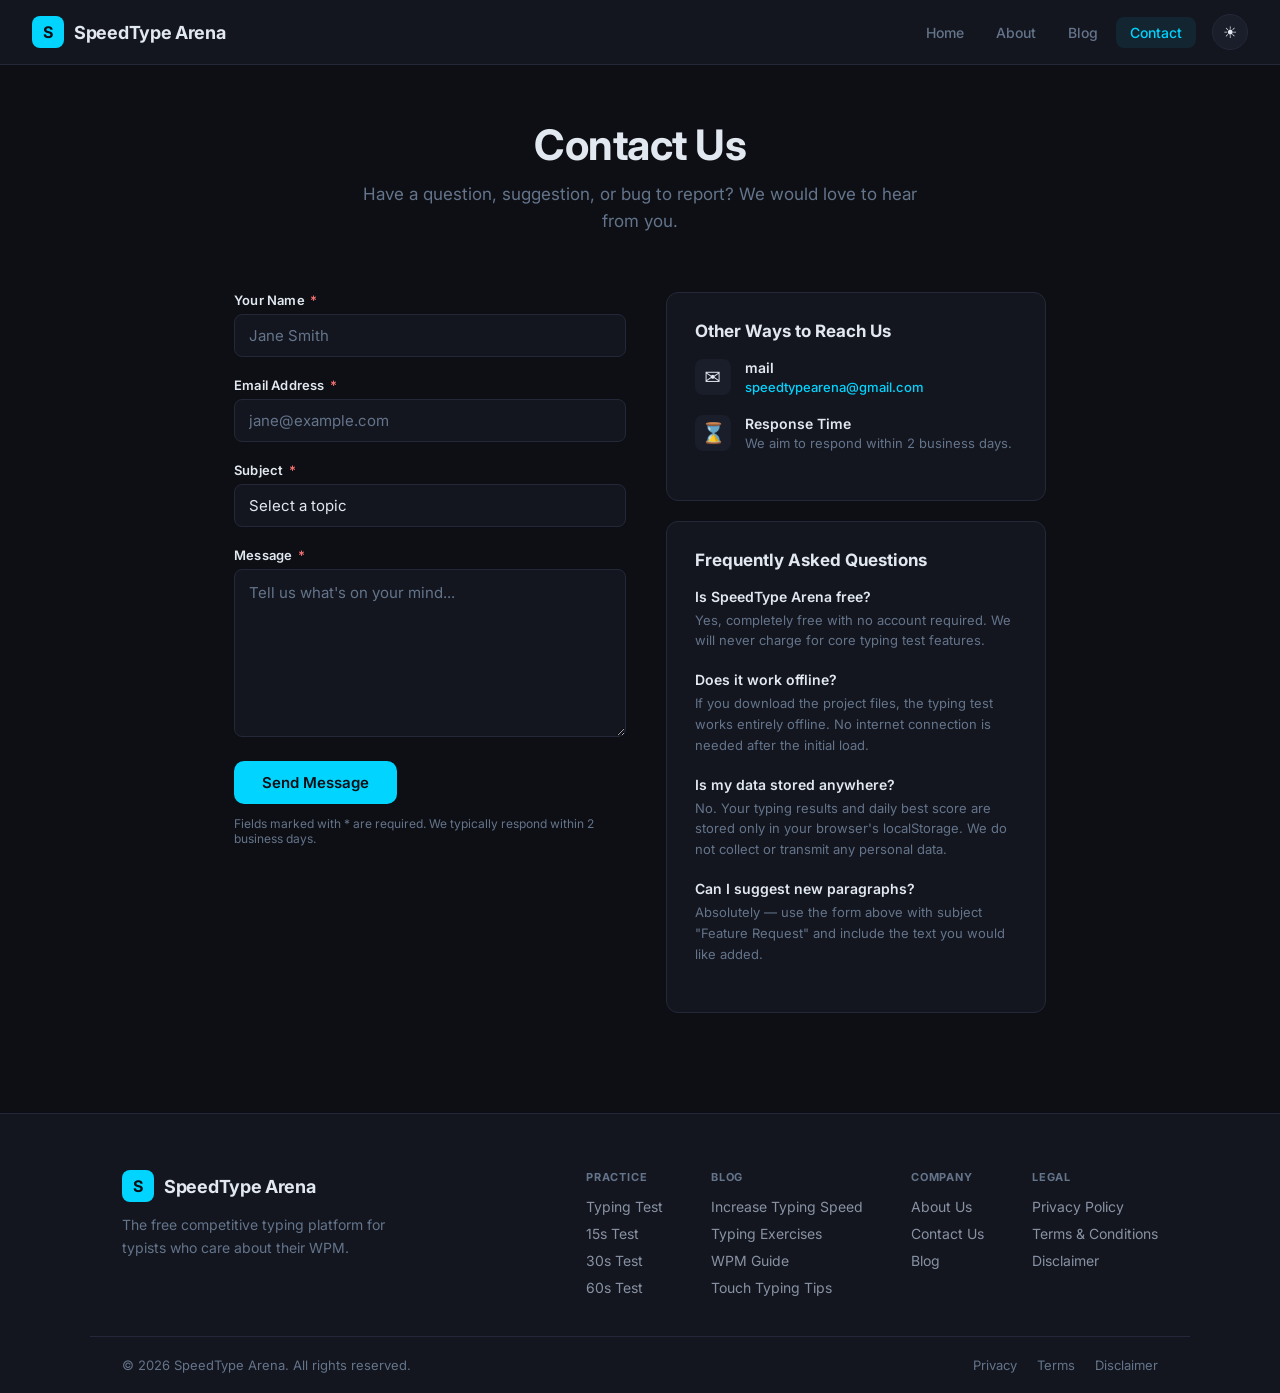
==== commit a89204e6: "Updated website" ====
--- a/contact.html
+++ b/contact.html
@@ -135,8 +135,8 @@
           <div class="info-item">
             <div class="info-icon" aria-hidden="true">&#9993;</div>
             <div>
-              <strong>Email</strong>
-              <p><a href="mailto:hello@speedtypearena.com" class="inline-link">hello@speedtypearena.com</a></p>
+              <strong>mail</strong>
+              <p><a href="mailto:speedtypearena@gmail.com" class="inline-link">speedtypearena@gmail.com</a></p>
             </div>
           </div>
           <div class="info-item">
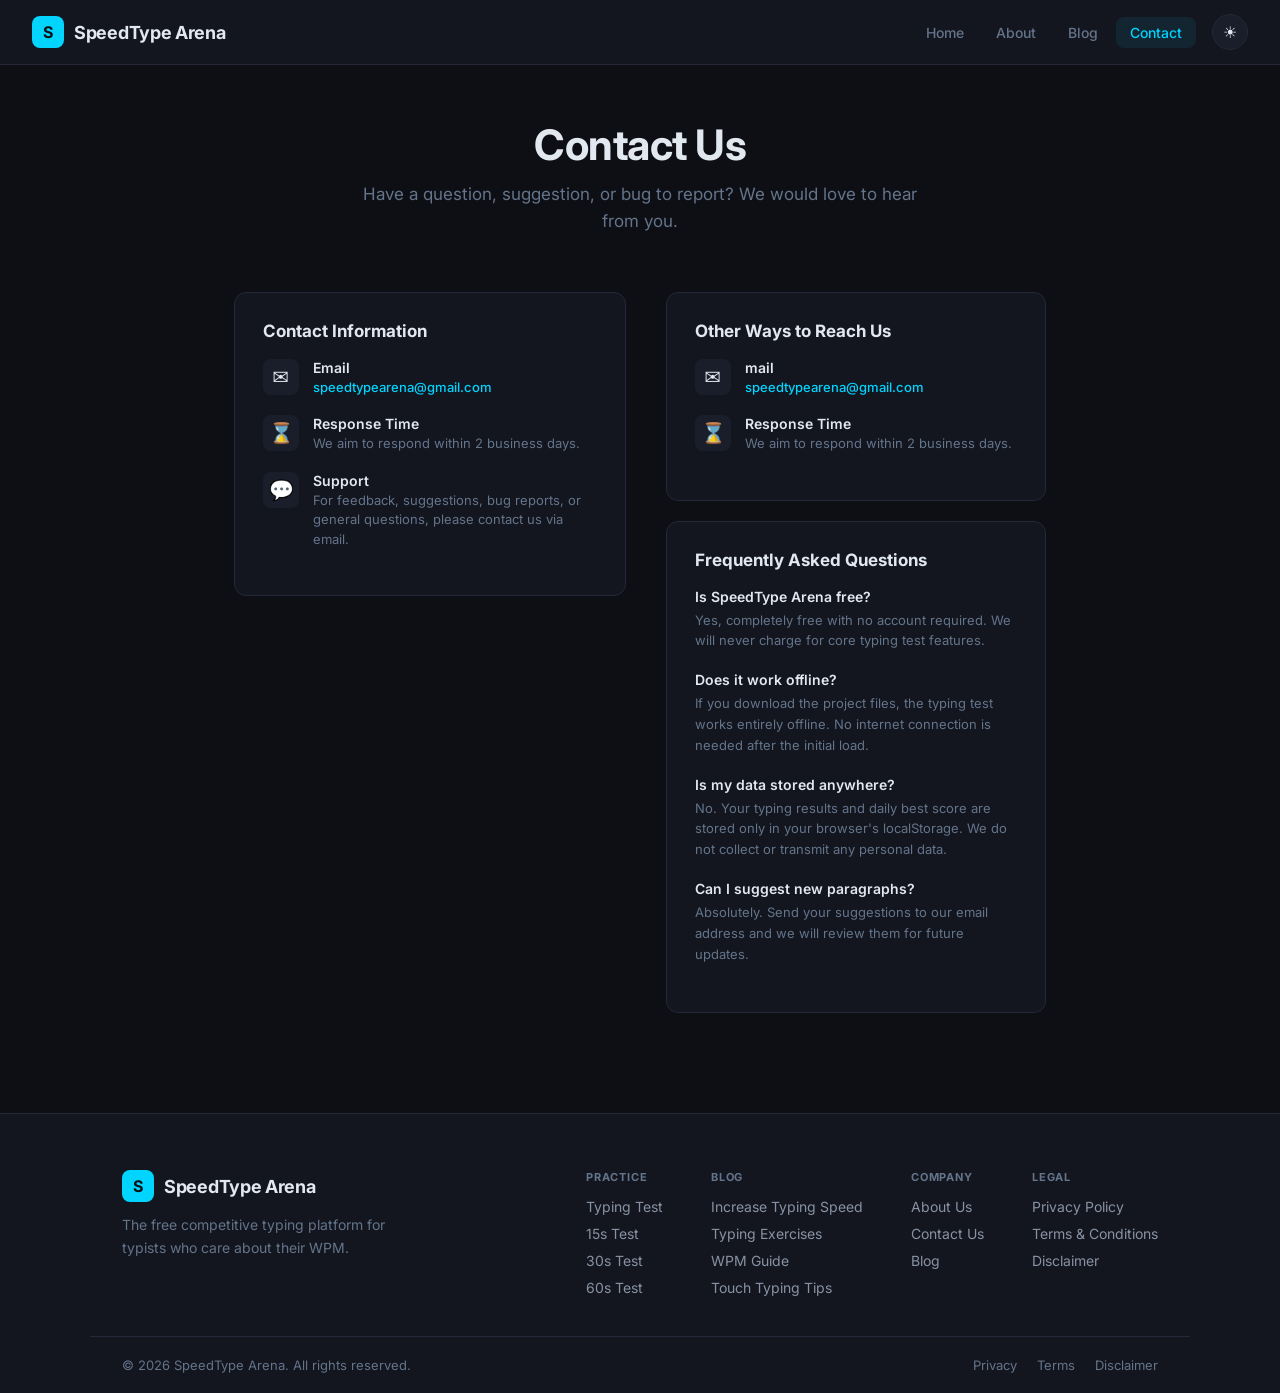
==== commit 19ffdf31: "Removed contact form" ====
--- a/contact.html
+++ b/contact.html
@@ -61,73 +61,42 @@
     <div class="page-content contact-layout">
 
       <!-- Contact form -->
-      <section class="contact-form-wrap" aria-labelledby="contact-form-heading">
-        <h2 id="contact-form-heading" class="visually-hidden">Send us a message</h2>
+      <section class="contact-form-wrap">
+  <div class="info-card">
+    <h2>Contact Information</h2>
 
-        <!-- 
-          To make this form functional, sign up at https://formspree.io (free plan available),
-          create a form, and replace "YOUR_FORM_ID" below with your actual Formspree form ID.
-          The action URL should be: https://formspree.io/f/YOUR_FORM_ID
-        -->
-        <form class="contact-form" action="https://formspree.io/f/YOUR_FORM_ID" method="POST" novalidate id="contactForm">
-          <div class="form-group">
-            <label class="form-label" for="contact-name">Your Name <span aria-hidden="true">*</span></label>
-            <input
-              class="form-input"
-              type="text"
-              id="contact-name"
-              name="name"
-              required
-              autocomplete="name"
-              placeholder="Jane Smith"
-              aria-required="true"
-            />
-          </div>
-          <div class="form-group">
-            <label class="form-label" for="contact-email">Email Address <span aria-hidden="true">*</span></label>
-            <input
-              class="form-input"
-              type="email"
-              id="contact-email"
-              name="email"
-              required
-              autocomplete="email"
-              placeholder="jane@example.com"
-              aria-required="true"
-            />
-          </div>
-          <div class="form-group">
-            <label class="form-label" for="contact-subject">Subject <span aria-hidden="true">*</span></label>
-            <select class="form-input form-select" id="contact-subject" name="subject" required aria-required="true">
-              <option value="" disabled selected>Select a topic</option>
-              <option value="feedback">General Feedback</option>
-              <option value="bug">Bug Report</option>
-              <option value="feature">Feature Request</option>
-              <option value="other">Other</option>
-            </select>
-          </div>
-          <div class="form-group">
-            <label class="form-label" for="contact-message">Message <span aria-hidden="true">*</span></label>
-            <textarea
-              class="form-input form-textarea"
-              id="contact-message"
-              name="message"
-              required
-              rows="6"
-              placeholder="Tell us what's on your mind..."
-              aria-required="true"
-            ></textarea>
-          </div>
-          <button type="submit" class="btn btn-primary form-submit" id="formSubmit">Send Message</button>
-          <p class="form-note">Fields marked with <span aria-hidden="true">*</span> are required. We typically respond within 2 business days.</p>
-        </form>
-        <div class="form-success" id="formSuccess" style="display:none" role="alert">
-          <div class="success-icon" aria-hidden="true">&#10003;</div>
-          <h3>Message Sent!</h3>
-          <p>Thank you for reaching out. We will get back to you within 2 business days.</p>
-        </div>
-      </section>
+    <div class="info-item">
+      <div class="info-icon">&#9993;</div>
+      <div>
+        <strong>Email</strong>
+        <p>
+          <a href="mailto:speedtypearena@gmail.com" class="inline-link">
+            speedtypearena@gmail.com
+          </a>
+        </p>
+      </div>
+    </div>
 
+    <div class="info-item">
+      <div class="info-icon">&#8987;</div>
+      <div>
+        <strong>Response Time</strong>
+        <p>We aim to respond within 2 business days.</p>
+      </div>
+    </div>
+
+    <div class="info-item">
+      <div class="info-icon">&#128172;</div>
+      <div>
+        <strong>Support</strong>
+        <p>
+          For feedback, suggestions, bug reports, or general questions,
+          please contact us via email.
+        </p>
+      </div>
+    </div>
+  </div>
+</section>
       <!-- Contact info -->
       <aside class="contact-info" aria-label="Additional contact information">
         <div class="info-card">
@@ -164,7 +133,7 @@
           </div>
           <div class="faq-item">
             <h3>Can I suggest new paragraphs?</h3>
-            <p>Absolutely — use the form above with subject "Feature Request" and include the text you would like added.</p>
+            <p>Absolutely. Send your suggestions to our email address and we will review them for future updates.</p>
           </div>
         </div>
       </aside>
@@ -224,17 +193,7 @@
   <script>
     document.getElementById('footerYear').textContent = new Date().getFullYear();
     // Basic client-side form feedback (Formspree handles the actual submission)
-    const form = document.getElementById('contactForm');
-    const success = document.getElementById('formSuccess');
-    if (form) {
-      form.addEventListener('submit', function(e) {
-        const btn = document.getElementById('formSubmit');
-        btn.textContent = 'Sending...';
-        btn.disabled = true;
-        // If using Formspree, it redirects on success; this handles the AJAX case
-        // Remove the lines below if using default Formspree redirect behavior
-      });
-    }
+    
   </script>
 </body>
 </html>
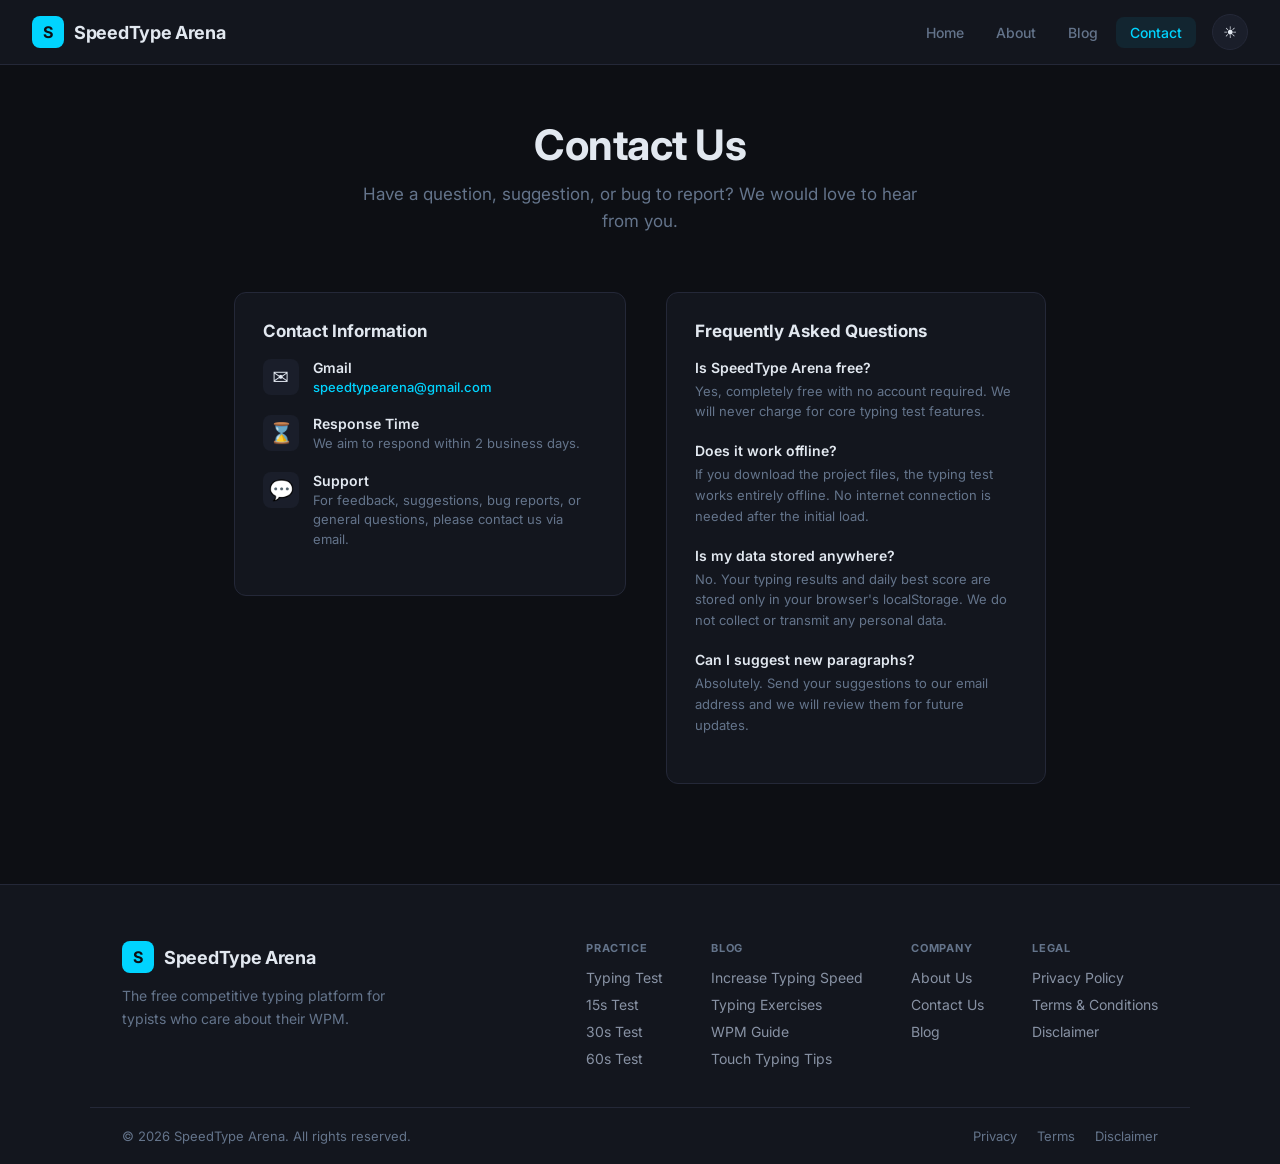
==== commit 61139e19: "Updated website design" ====
--- a/contact.html
+++ b/contact.html
@@ -68,7 +68,7 @@
     <div class="info-item">
       <div class="info-icon">&#9993;</div>
       <div>
-        <strong>Email</strong>
+        <strong>Gmail</strong>
         <p>
           <a href="mailto:speedtypearena@gmail.com" class="inline-link">
             speedtypearena@gmail.com
@@ -97,27 +97,9 @@
     </div>
   </div>
 </section>
-      <!-- Contact info -->
-      <aside class="contact-info" aria-label="Additional contact information">
-        <div class="info-card">
-          <h2>Other Ways to Reach Us</h2>
-          <div class="info-item">
-            <div class="info-icon" aria-hidden="true">&#9993;</div>
-            <div>
-              <strong>mail</strong>
-              <p><a href="mailto:speedtypearena@gmail.com" class="inline-link">speedtypearena@gmail.com</a></p>
-            </div>
-          </div>
-          <div class="info-item">
-            <div class="info-icon" aria-hidden="true">&#8987;</div>
-            <div>
-              <strong>Response Time</strong>
-              <p>We aim to respond within 2 business days.</p>
-            </div>
-          </div>
-        </div>
+    
 
-        <div class="info-card">
+       <div class="info-card">
           <h2>Frequently Asked Questions</h2>
           <div class="faq-item">
             <h3>Is SpeedType Arena free?</h3>
--- a/style.css
+++ b/style.css
@@ -501,48 +501,63 @@
   padding-top: 48px;
   border-top: 1px solid var(--border);
 }
+
 .content-grid {
   display: grid;
-  grid-template-columns: repeat(auto-fit, minmax(280px, 1fr));
+  grid-template-columns: repeat(auto-fit, minmax(320px, 1fr));
   gap: 24px;
 }
+
 .content-card {
-  background: var(--bg-card);
-  border: 1px solid var(--border);
-  border-radius: var(--radius);
-  padding: 28px;
-}
+  background: var(--surface);
+  border: 1px solid var(--border);
+  border-radius: 16px;
+  padding: 24px;
+  margin-bottom: 20px; /* ye line add karo */
+}
+
+.content-card:hover {
+  transform: translateY(-3px);
+  border-color: var(--primary);
+}
+
 .content-card h2 {
-  font-size: 17px;
-  font-weight: 700;
-  margin-bottom: 12px;
-  color: var(--text);
-}
+  font-size: 20px;
+  font-weight: 700;
+  margin-bottom: 14px;
+  color: var(--text);
+}
+
 .content-card p {
-  font-size: 14px;
-  line-height: 1.7;
+  font-size: 15px;
+  line-height: 1.8;
   color: var(--text-dim);
 }
+
 .content-card ul {
   list-style: none;
-  margin-top: 8px;
-}
+  margin-top: 10px;
+}
+
 .content-card ul li {
-  font-size: 14px;
+  font-size: 15px;
   color: var(--text-dim);
-  padding: 4px 0;
-  padding-left: 16px;
+  padding: 6px 0;
+  padding-left: 18px;
   position: relative;
-  line-height: 1.6;
-}
+  line-height: 1.7;
+}
+
 .content-card ul li::before {
-  content: '–';
+  content: "•";
   position: absolute;
   left: 0;
   color: var(--primary);
 }
-.content-card ul li strong { color: var(--text); }
-
+
+.content-card ul li strong {
+  color: var(--text);
+}
 /* ---- FOOTER ---- */
 .footer {
   background: var(--bg-card);
